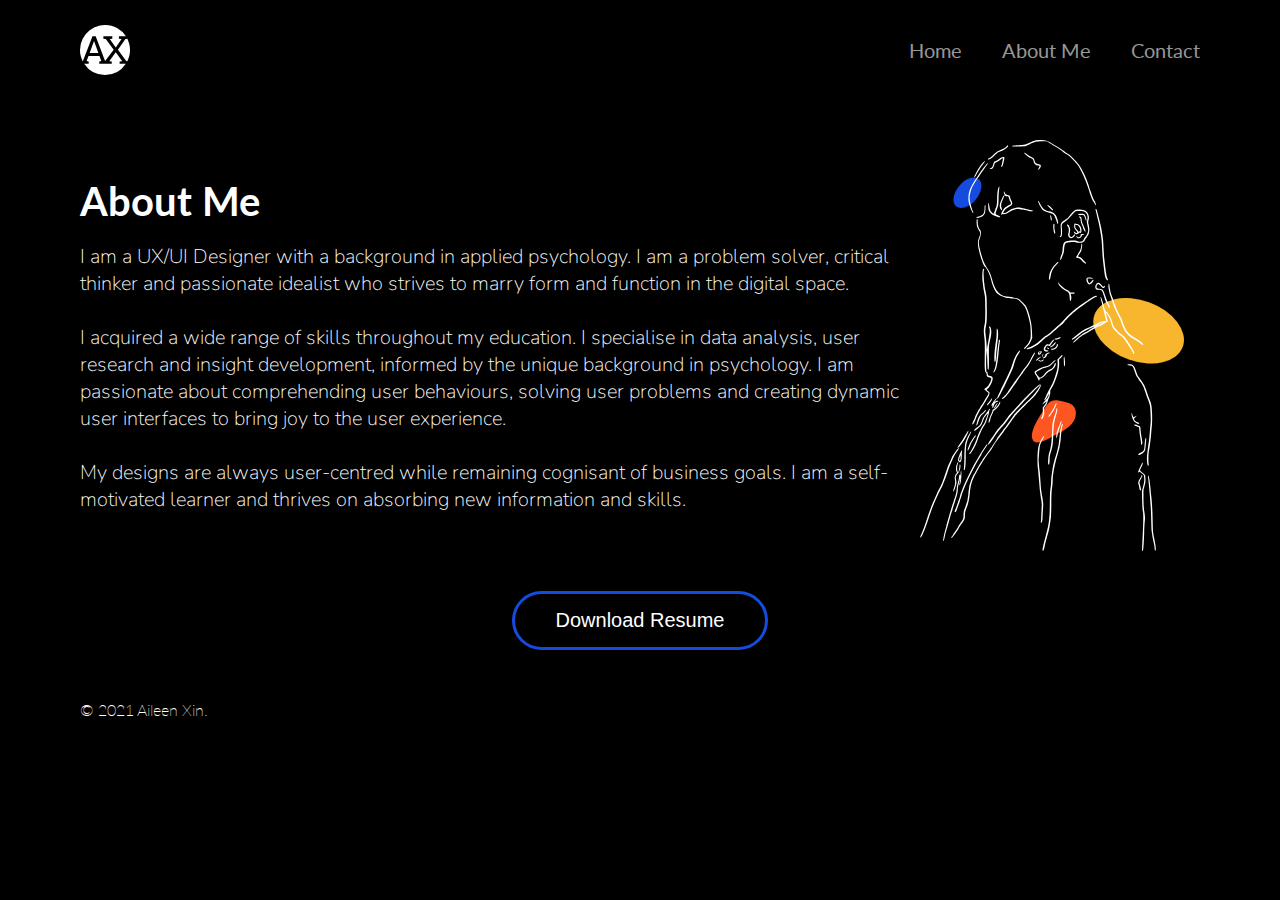
==== about.html @ 8c982981 "Summary" ====
<!doctype html>

<html lang="en">

<head>
  <meta charset="utf-8">
  <title>Aileen Xin's Portfolio</title>
  <meta name="description" content="The HTML5 Herald">
  <meta name="author" content="SitePoint">
  <meta name="viewport" content="width=device-width, initial-scale=1.0">
  <link rel="stylesheet" href="css/about.css">
  <link rel="stylesheet" href="css/header.css">
  <link rel="stylesheet" href="css/footer.css">
  <link rel="preconnect" href="https://fonts.gstatic.com">
  <link rel="preconnect" href="https://fonts.gstatic.com">
  <link href="https://fonts.googleapis.com/css2?family=Lato:ital,wght@0,100;0,300;0,400;0,700;0,900;1,100;1,300;1,400;1,700;1,900&family=Nunito:ital,wght@0,200;0,300;0,400;0,600;0,700;0,800;0,900;1,200;1,300;1,400;1,600;1,700;1,800;1,900&display=swap" rel="stylesheet">
</head>

<body>
    <header class="navigation">
      <img src="images/logo.svg" alt="logo" class="logo">
      <ul class="navigation-links">
        <li class='navigation-link'><a href="index.html">Home</a></li>
        <li class='navigation-link'><a href="about.html">About Me</a></li>
        <li class='navigation-link'><a href="contact.html">Contact</a></li>
      </ul>
      <img src="images/ic_menu_24px.svg" alt="hamburger" class="hamburger">
    </header>
    
    <section class="content-about-me">
      <div class="about-me-container">
        <div class="about-me">
            <h1>About Me</h1>
            <p>I am a UX/UI Designer with a background in applied psychology. I am a problem solver, critical thinker and passionate idealist who strives to marry form and function in the digital space. <br>
                <br>
                I acquired a wide range of skills throughout my education. I specialise in data analysis, user research and insight development, informed by the unique background in psychology. I am passionate about comprehending user behaviours, solving user problems and creating dynamic user interfaces to bring joy to the user experience. <br>
                <br>
                My designs are always user-centred while remaining cognisant of business goals. I am a self-motivated learner and thrives on absorbing new information and skills.</p>
        </div>
        <img src="images/About-me-img.svg" alt="About me image" class="about-me-img">
        </div>
        <div class="download-resume">
        <button class="download-resume-button">Download Resume</button>
        </div>
    </section>
    
    <footer>
        <p>© 2021 Aileen Xin.</p>
    </footer>

</body>
</html>
---- css/about.css ----
body{
    background-color:black;
    margin:0;
    padding:0;
}

section{
    margin:0 80px;
    min-height: 500px;
}

.content-about-me{
    margin-top: 40px;
    height:auto;
}

@media only screen and (max-width: 700px) {
  

    .about-me-container{
        flex-direction: column-reverse;
    }
    .about-me-container .about-me-img{
        width:60% !important;
        margin:0 0 40px !important;
    }
    .about-me-container h1{
        font-size: 24px !important;
    }
    .about-me-container p{
        font-size:16px !important;
    }
    .download-resume .download-resume-button{
        font-size:14px !important;
        font-weight: 500;
    }
}

.about-me-container{
    display: flex;
    justify-content: space-evenly;
    align-items: center;
}

.about-me-container h1{
    font-family: 'Lato', sans-serif;
    font-size: 40px;
    color:white;
    margin:0;
    padding:0;
}

.about-me-container p{
    font-family:'Nunito', sans-serif;
    font-size:20px;
    word-wrap: break-word;
    color:white;
    font-weight:100;
    margin:0;
    padding:0;
    margin-top:18px;
}

.about-me-container .about-me-img{
    width:25%;
    margin-left:20px;
}

.download-resume{
    display: flex;
    justify-content: center;
    padding:40px 0;
}

.download-resume .download-resume-button{
    padding:15px 0;
    width:100%;
    max-width: 256px;
    border-radius:50px;
    border-color:#144cdf;
    border-width:medium;
    border-style:solid;
    color:white;
    background-color:black;
    font-size:20px;
    cursor:pointer;
    outline: none;
}

.download-resume .download-resume-button:hover{
    background-color:#144cdf;
    }
---- css/header.css ----
.navigation{
    display:flex;
    justify-content:space-between;
    align-items:center; 
    padding:0 80px;
    height:100px;
}

@media only screen and (max-width: 600px) {
    .logo{
        height:30px !important;
    }

    .navigation-links{
        display: none !important;   
    }

    .hamburger{
        display: block !important;
    }
}

.logo{
    height:50px;
}

.navigation-links{
    display:flex;
    padding:0;
    margin:0;
}

.navigation-link{
    margin-left: 40px;
    list-style-type:none;
    color:white;
    font-family:'Lato', sans-serif;
    font-size:20px;
}

.navigation-link a{
    text-decoration:none;
    color:rgba(255,255,255,0.6);
}

.navigation-link a:hover{
    text-decoration:none;
    color:white;
}

.hamburger{
    display: none;
}
---- css/footer.css ----
footer p{
    padding-left:80px;
    color:white;
    font-family: 'Lato', sans-serif;
    font-weight: 200;
    margin:0;
}

footer{
    height: 40px;
    display: flex;
    align-items: center;
}
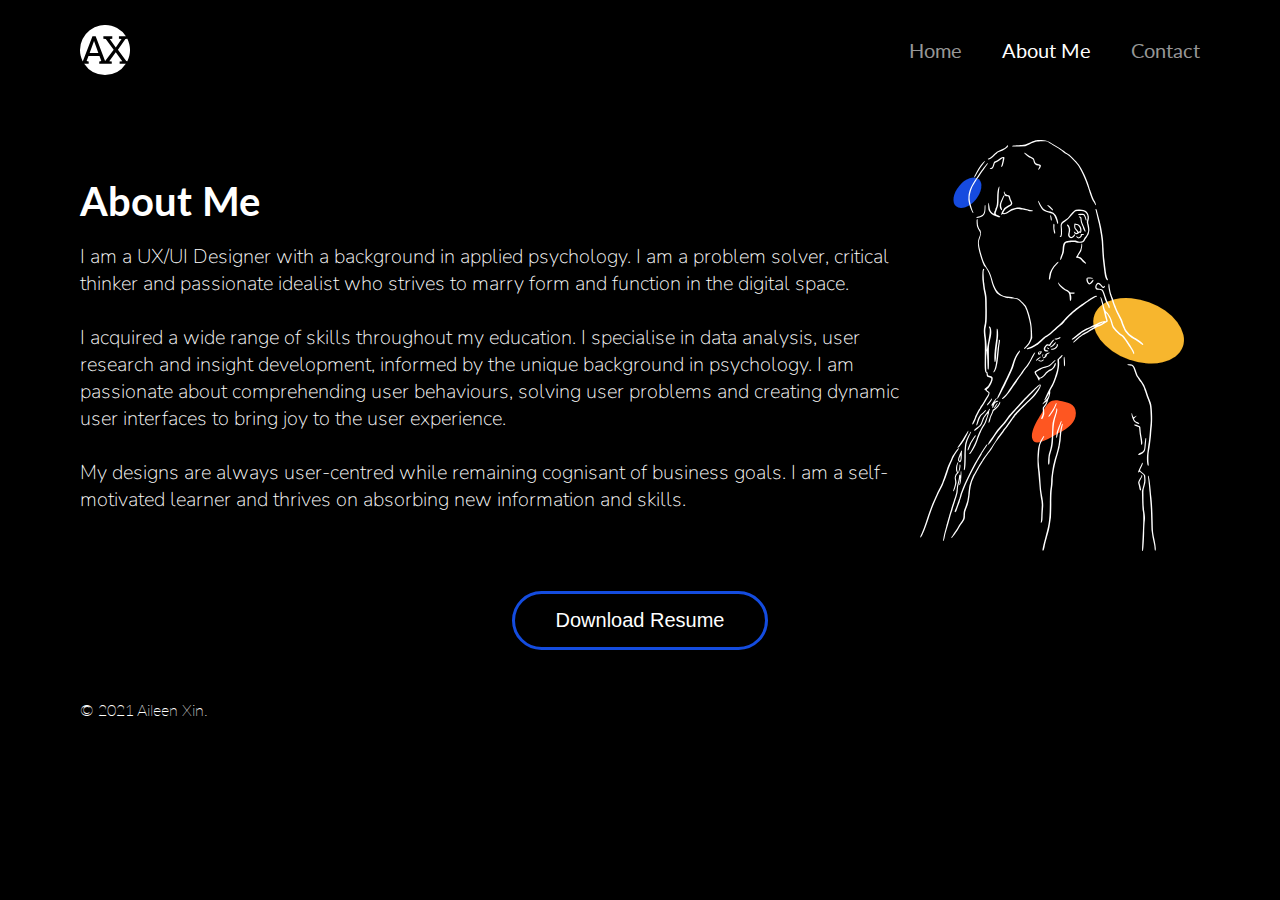
==== commit f4bbb3f6: "gogle analytics" ====
--- a/about.html
+++ b/about.html
@@ -11,21 +11,29 @@
   <link rel="stylesheet" href="css/about.css">
   <link rel="stylesheet" href="css/header.css">
   <link rel="stylesheet" href="css/footer.css">
+  <link rel="stylesheet" href="css/sidenav.css">
   <link rel="preconnect" href="https://fonts.gstatic.com">
   <link rel="preconnect" href="https://fonts.gstatic.com">
   <link href="https://fonts.googleapis.com/css2?family=Lato:ital,wght@0,100;0,300;0,400;0,700;0,900;1,100;1,300;1,400;1,700;1,900&family=Nunito:ital,wght@0,200;0,300;0,400;0,600;0,700;0,800;0,900;1,200;1,300;1,400;1,600;1,700;1,800;1,900&display=swap" rel="stylesheet">
 </head>
 
 <body>
-    <header class="navigation">
-      <img src="images/logo.svg" alt="logo" class="logo">
-      <ul class="navigation-links">
-        <li class='navigation-link'><a href="index.html">Home</a></li>
-        <li class='navigation-link'><a href="about.html">About Me</a></li>
-        <li class='navigation-link'><a href="contact.html">Contact</a></li>
-      </ul>
-      <img src="images/ic_menu_24px.svg" alt="hamburger" class="hamburger">
-    </header>
+     <header class="navigation">
+    <img src="images/logo.svg" alt="logo" class="logo">
+    <ul class="navigation-links">
+      <li class='navigation-link'><a href="index.html">Home</a></li>
+      <li class='navigation-link'><a href="about.html">About Me</a></li>
+      <li class='navigation-link'><a href="contact.html">Contact</a></li>
+    </ul>
+    <button onclick="openNav()" class="hamburger"><img src="images/ic_menu_24px.svg" alt="hamburger"></button>
+  </header>
+
+  <div id="mySidenav" class="sidenav">
+    <a href="javascript:void(0)" class="closebtn" onclick="closeNav()">&times;</a>
+    <a href="index.html">Home</a>
+    <a href="about.html">About Me</a>
+    <a href="contact.html">Contact</a>
+  </div>
     
     <section class="content-about-me">
       <div class="about-me-container">
@@ -48,5 +56,7 @@
         <p>© 2021 Aileen Xin.</p>
     </footer>
 
+     <script src="scripts/sidenav.js"></script>
+     <script src="scripts/navlinks.js"></script>
 </body>
 </html>--- a/css/header.css
+++ b/css/header.css
@@ -38,6 +38,10 @@
     font-size:20px;
 }
 
+.white-link a{
+    color: white !important;
+}
+
 .navigation-link a{
     text-decoration:none;
     color:rgba(255,255,255,0.6);
@@ -50,4 +54,8 @@
 
 .hamburger{
     display: none;
-}+    cursor: pointer;
+    background-color: black;
+    border:none;
+    outline:none;
+}
--- a/css/sidenav.css
+++ b/css/sidenav.css
@@ -0,0 +1,57 @@
+/* The side navigation menu */
+.sidenav {
+    height: 100%; /* 100% Full-height */
+    width: 0; /* 0 width - change this with JavaScript */
+    position: fixed; /* Stay in place */
+    z-index: 100; /* Stay on top */
+    top: 0; /* Stay at the top */
+    left: 0;
+    background-color:black; /* Black*/
+    overflow-x: hidden; /* Disable horizontal scroll */
+    padding-top: 100px; /* Place content 60px from the top */
+    transition: 0.5s; /* 0.5 second transition effect to slide in the sidenav */
+    
+    display: flex;
+    flex-direction: column;
+    align-items: center;
+  }
+
+  
+  /* The navigation menu links */
+  .sidenav a {
+    margin-bottom: 100px;
+    text-decoration: none;
+    font-size: 24px;
+    color:rgba(255,255,255,0.6);
+    display: block;
+    transition: 0.3s;
+    font-family:"Lato", sans-serif;
+  }
+  
+  /* When you mouse over the navigation links, change their color */
+  .sidenav a:hover {
+    color:white;
+  }
+  
+  /* Position and style the close button (top right corner) */
+  .sidenav .closebtn {
+    position: absolute;
+    top: 0;
+    right: 25px;
+    font-size: 36px;
+    margin-left: 50px;
+  }
+  
+  /* Style page content - use this if you want to push the page content to the right when you open the side navigation */
+  #main {
+    transition: margin-left .5s;
+    padding: 20px;
+  }
+  
+  /* On smaller screens, where height is less than 450px, change the style of the sidenav (less padding and a smaller font size) */
+  @media screen and (max-height: 450px) {
+    .sidenav {padding-top: 15px;}
+    .sidenav a {font-size: 18px;}
+  }
+
+  